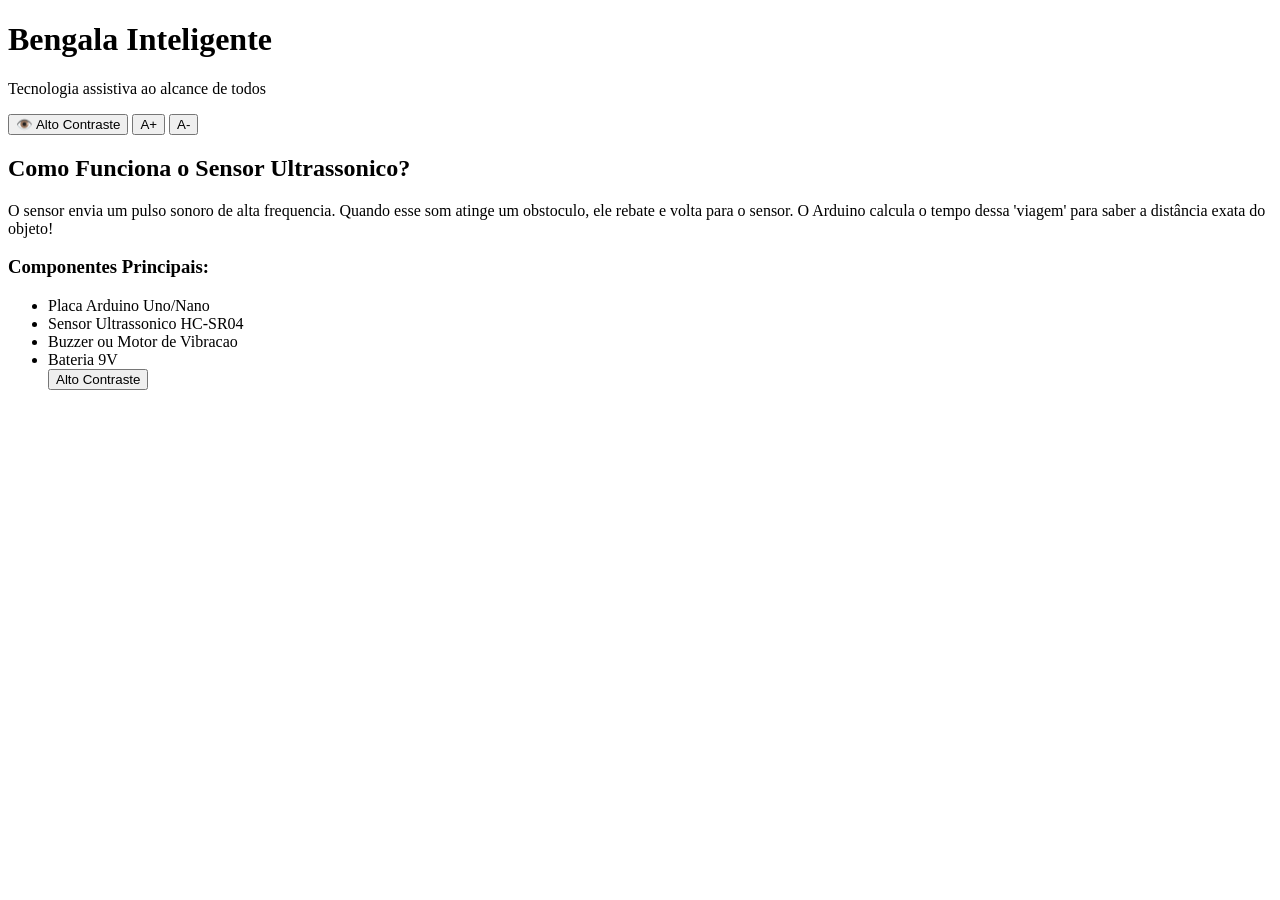
==== index.html @ 89984b78 "." ====
<!DOCTYPE html>
<html lang="pt-BR">
<head>
    <meta charset="UTF-8">
    <meta name="viewport" content="width=device-width, initial-scale=1.0">
    <title>Projeto Bengala Sensorial - Inovacao e Acessibilidade</title>
    <link rel="stylesheet" href="css/style.css">
</head>
<body>
    <header>
        <h1>Bengala Inteligente</h1>
        <p>Tecnologia assistiva ao alcance de todos</p>

        <div class="painel-acessibilidade">
    <button onclick="alternarContraste()">👁️ Alto Contraste</button>
    <button onclick="aumentarTexto()">A+</button>
    <button onclick="diminuirTexto()">A-</button>
</div>
    </header>

    <main>
        <article>
            <h2>Como Funciona o Sensor Ultrassonico?</h2>
            <p>O sensor envia um pulso sonoro de alta frequencia. Quando esse som atinge um obstoculo, ele rebate e volta para o sensor. O Arduino calcula o tempo dessa 'viagem' para saber a distância exata do objeto!</p>
            
            <div class="destaque-codigo">
                <h3>Componentes Principais:</h3>
                <ul>
                    <li>Placa Arduino Uno/Nano</li>
                    <li>Sensor Ultrassonico HC-SR04</li>
                    <li>Buzzer ou Motor de Vibracao</li>
                    <li>Bateria 9V</li>
                    <button id="contrast-toggle" aria-label="Alternar alto contraste">
  Alto Contraste
</button>
                </ul>
            </div>
        </article>
    </main>
</body>
</html>
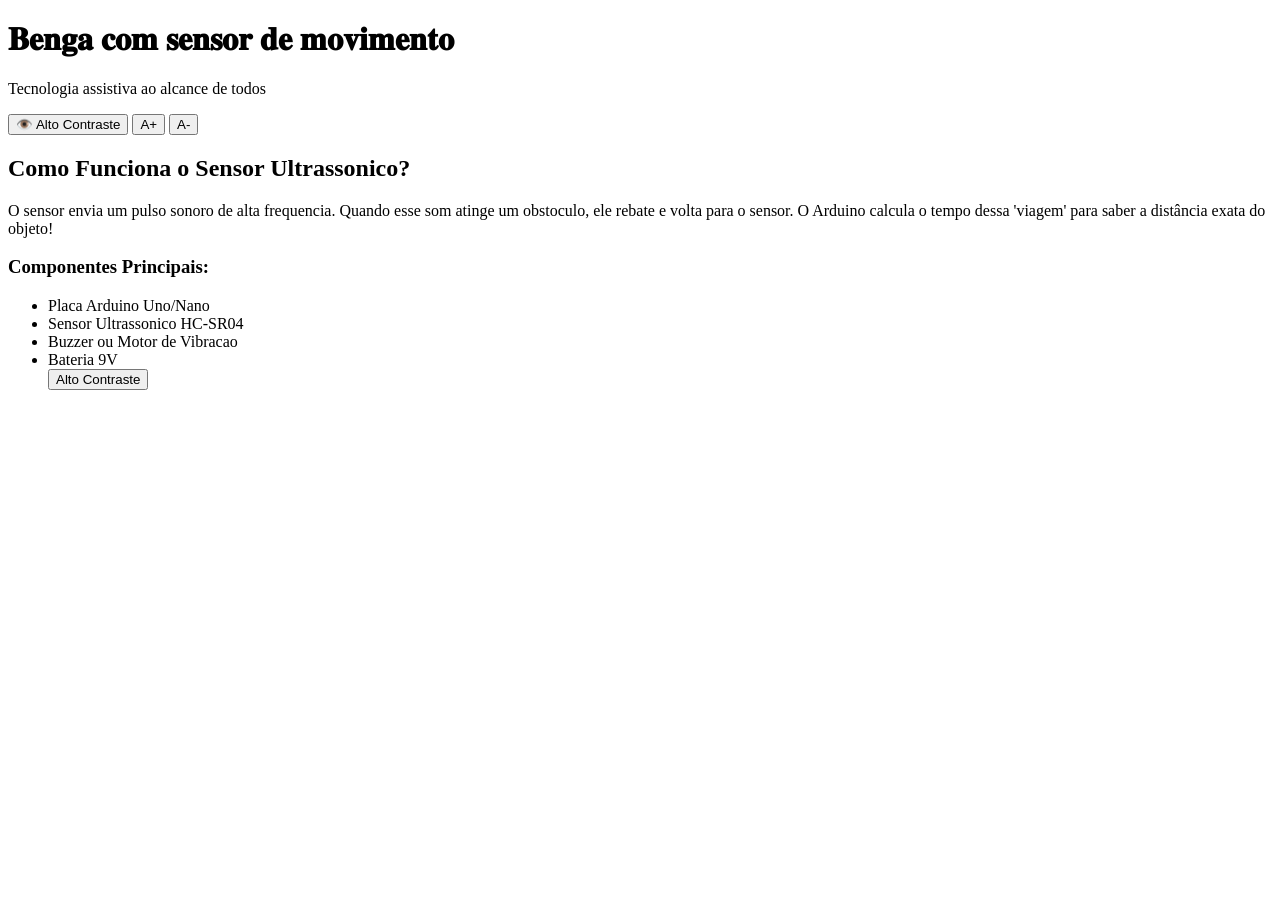
==== commit bb66f666: "." ====
--- a/index.html
+++ b/index.html
@@ -8,7 +8,7 @@
 </head>
 <body>
     <header>
-        <h1>Bengala Inteligente</h1>
+        <h1>𝐁𝐞𝐧𝐠𝐚 𝐜𝐨𝐦 𝐬𝐞𝐧𝐬𝐨𝐫 𝐝𝐞 𝐦𝐨𝐯𝐢𝐦𝐞𝐧𝐭𝐨</h1>
         <p>Tecnologia assistiva ao alcance de todos</p>
 
         <div class="painel-acessibilidade">
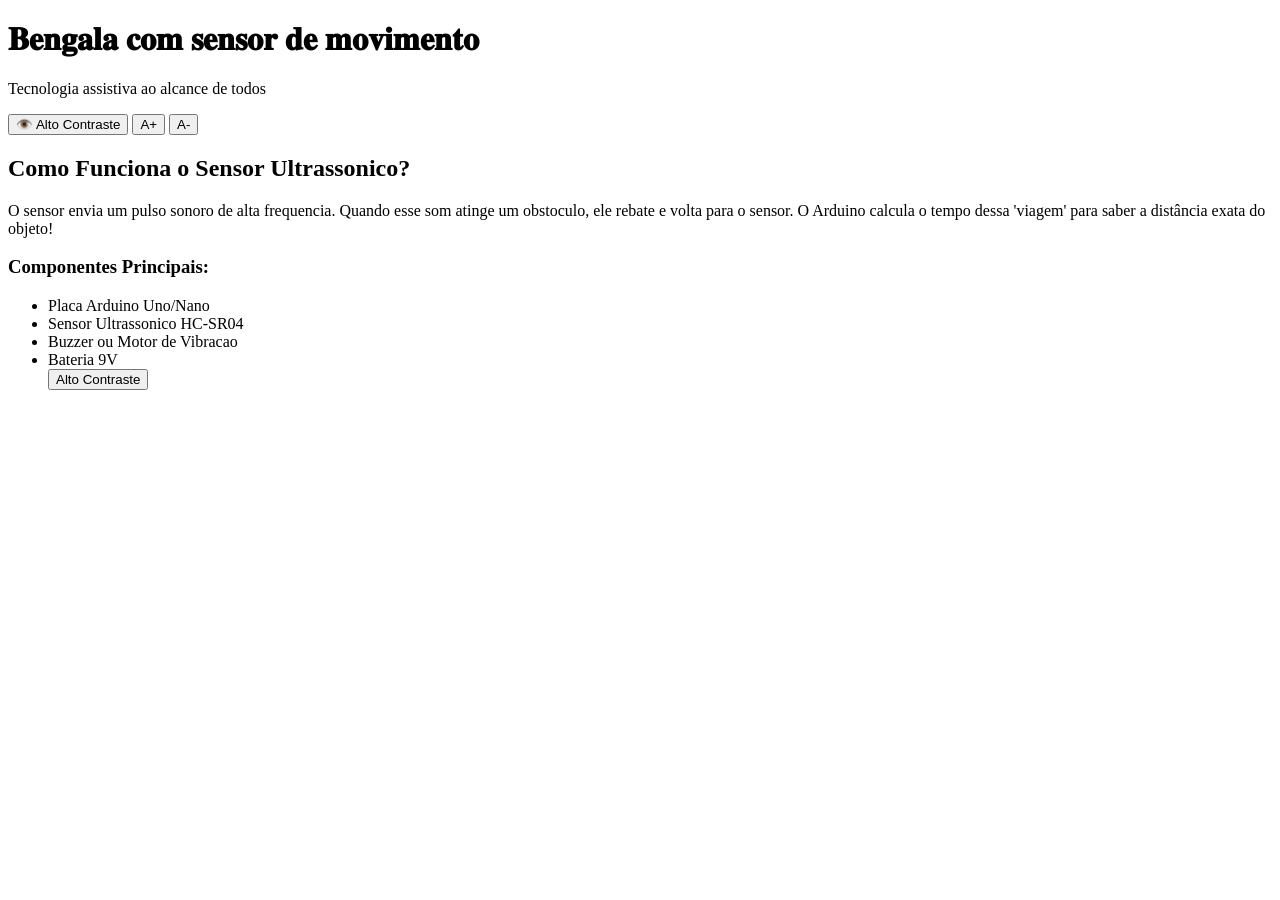
==== commit bf88c522: "." ====
--- a/index.html
+++ b/index.html
@@ -8,7 +8,7 @@
 </head>
 <body>
     <header>
-        <h1>𝐁𝐞𝐧𝐠𝐚 𝐜𝐨𝐦 𝐬𝐞𝐧𝐬𝐨𝐫 𝐝𝐞 𝐦𝐨𝐯𝐢𝐦𝐞𝐧𝐭𝐨</h1>
+        <h1>𝐁𝐞𝐧𝐠𝐚𝐥𝐚 𝐜𝐨𝐦 𝐬𝐞𝐧𝐬𝐨𝐫 𝐝𝐞 𝐦𝐨𝐯𝐢𝐦𝐞𝐧𝐭𝐨</h1>
         <p>Tecnologia assistiva ao alcance de todos</p>
 
         <div class="painel-acessibilidade">
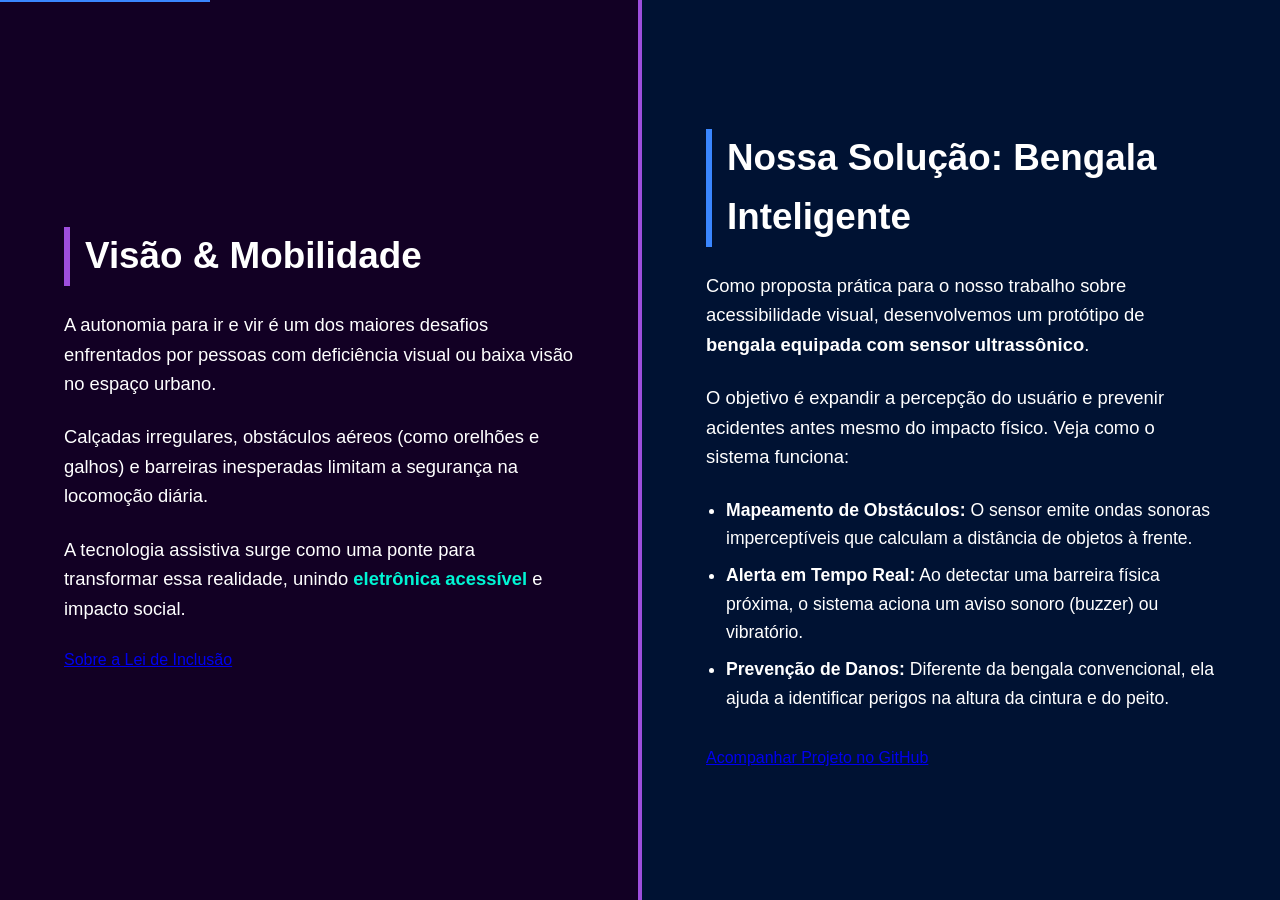
==== commit 7e864754: "." ====
--- a/index.html
+++ b/index.html
@@ -3,39 +3,191 @@
 <head>
     <meta charset="UTF-8">
     <meta name="viewport" content="width=device-width, initial-scale=1.0">
-    <title>Projeto Bengala Sensorial - Inovacao e Acessibilidade</title>
-    <link rel="stylesheet" href="css/style.css">
+    <title>Inovação em Acessibilidade: Bengala Ultrassônica</title>
+    <style>
+        /* Reset e Variáveis de Cores com Alto Contraste */
+        :root {
+            --bg-dark-purple: #120024;
+            --bg-dark-blue: #001233;
+            --text-light: #ffffff;
+            --accent-purple: #9d4edd;
+            --accent-blue: #3a86ff;
+            --focus-border: #00f5d4;
+        }
+
+        * {
+            box-sizing: border-box;
+            margin: 0;
+            padding: 0;
+        }
+
+        body {
+            font-family: Arial, Helvetica, sans-serif;
+            line-height: 1.6;
+            color: var(--text-light);
+            background-color: var(--bg-dark-purple);
+        }
+
+        /* Atalho de acessibilidade para teclado */
+        .skip-link {
+            position: absolute;
+            top: -40px;
+            left: 0;
+            background: var(--accent-blue);
+            color: white;
+            padding: 8px;
+            z-index: 100;
+            transition: top 0.2s;
+        }
+        .skip-link:focus {
+            top: 0;
+        }
+
+        /* Layout Tela Repartida (Split Screen) */
+        .container {
+            display: flex;
+            flex-direction: column;
+            min-height: 100vh;
+        }
+
+        @media (min-width: 768px) {
+            .container {
+                flex-direction: row;
+            }
+        }
+
+        /* Lado Esquerdo - Roxo Escuro (O Contexto) */
+        .left-panel {
+            background-color: var(--bg-dark-purple);
+            flex: 1;
+            padding: 2rem;
+            display: flex;
+            flex-direction: column;
+            justify-content: center;
+            border-bottom: 4px solid var(--accent-purple);
+        }
+
+        @media (min-width: 768px) {
+            .left-panel {
+                border-bottom: none;
+                border-right: 4px solid var(--accent-purple);
+                padding: 4rem;
+            }
+        }
+
+        /* Lado Direito - Azul Escuro (O Projeto de Vocês) */
+        .right-panel {
+            background-color: var(--bg-dark-blue);
+            flex: 1;
+            padding: 2rem;
+            display: flex;
+            flex-direction: column;
+            justify-content: center;
+        }
+
+        @media (min-width: 768px) {
+            .right-panel {
+                padding: 4rem;
+            }
+        }
+
+        /* Tipografia e Elementos */
+        h1, h2 {
+            font-size: 2.3rem;
+            margin-bottom: 1.5rem;
+            color: var(--text-light);
+        }
+
+        .left-panel h1 {
+            border-left: 6px solid var(--accent-purple);
+            padding-left: 15px;
+        }
+
+        .right-panel h2 {
+            border-left: 6px solid var(--accent-blue);
+            padding-left: 15px;
+        }
+
+        p {
+            font-size: 1.15rem;
+            margin-bottom: 1.5rem;
+            max-width: 60ch;
+        }
+
+        ul {
+            margin-left: 20px;
+            margin-bottom: 1.5rem;
+        }
+
+        li {
+            font-size: 1.1rem;
+            margin-bottom: 0.6rem;
+        }
+
+        /* Destaques no texto */
+        .highlight {
+            color: #00f5d4;
+            font-weight: bold;
+        }
+
+        /* Links e Botões */
+        .btn {
+            display: inline-block;
+            background-color: var(--accent-purple);
+            color: var(--text-light);
+            padding: 0.8rem 1.5rem;
+            text-decoration: none;
+            border-radius: 4px;
+            font-weight: bold;
+            font-size: 1.1rem;
+            transition: background 0.3s;
+            max-width: max-content;
+        }
+
+        .right-panel .btn {
+            background-color: var(--accent-blue);
+        }
+
+        .btn:hover, .btn:focus {
+            filter: brightness(1.2);
+            outline: 3px solid var(--focus-border);
+        }
+
+        a:focus {
+            outline: 3px solid var(--focus-border);
+            outline-offset: 2px;
+        }
+    </style>
 </head>
 <body>
-    <header>
-        <h1>𝐁𝐞𝐧𝐠𝐚𝐥𝐚 𝐜𝐨𝐦 𝐬𝐞𝐧𝐬𝐨𝐫 𝐝𝐞 𝐦𝐨𝐯𝐢𝐦𝐞𝐧𝐭𝐨</h1>
-        <p>Tecnologia assistiva ao alcance de todos</p>
 
-        <div class="painel-acessibilidade">
-    <button onclick="alternarContraste()">👁️ Alto Contraste</button>
-    <button onclick="aumentarTexto()">A+</button>
-    <button onclick="diminuirTexto()">A-</button>
-</div>
-    </header>
+    <a href="#conteudo-principal" class="skip-link">Ir para o conteúdo principal</a>
 
-    <main>
-        <article>
-            <h2>Como Funciona o Sensor Ultrassonico?</h2>
-            <p>O sensor envia um pulso sonoro de alta frequencia. Quando esse som atinge um obstoculo, ele rebate e volta para o sensor. O Arduino calcula o tempo dessa 'viagem' para saber a distância exata do objeto!</p>
-            
-            <div class="destaque-codigo">
-                <h3>Componentes Principais:</h3>
-                <ul>
-                    <li>Placa Arduino Uno/Nano</li>
-                    <li>Sensor Ultrassonico HC-SR04</li>
-                    <li>Buzzer ou Motor de Vibracao</li>
-                    <li>Bateria 9V</li>
-                    <button id="contrast-toggle" aria-label="Alternar alto contraste">
-  Alto Contraste
-</button>
-                </ul>
-            </div>
-        </article>
+    <main class="container" id="conteudo-principal">
+       
+        <!-- Painel Roxo: Contexto sobre Visão e Mobilidade -->
+        <section class="left-panel" aria-label="Contexto sobre deficiência visual e mobilidade">
+            <h1>Visão & Mobilidade</h1>
+            <p>A autonomia para ir e vir é um dos maiores desafios enfrentados por pessoas com deficiência visual ou baixa visão no espaço urbano.</p>
+            <p>Calçadas irregulares, obstáculos aéreos (como orelhões e galhos) e barreiras inesperadas limitam a segurança na locomoção diária.</p>
+            <p>A tecnologia assistiva surge como uma ponte para transformar essa realidade, unindo <span class="highlight">eletrônica acessível</span> e impacto social.</p>
+            <a href="https://www.gov.br&quot; class="btn" target="_blank" rel="noopener">Sobre a Lei de Inclusão</a>
+        </section>
+
+        <!-- Painel Azul: Apresentação do Trabalho de Vocês -->
+        <section class="right-panel" aria-label="Apresentação do projeto da bengala eletrônica">
+            <h2>Nossa Solução: Bengala Inteligente</h2>
+            <p>Como proposta prática para o nosso trabalho sobre acessibilidade visual, desenvolvemos um protótipo de <strong>bengala equipada com sensor ultrassônico</strong>.</p>
+            <p>O objetivo é expandir a percepção do usuário e prevenir acidentes antes mesmo do impacto físico. Veja como o sistema funciona:</p>
+            <ul>
+                <li><strong>Mapeamento de Obstáculos:</strong> O sensor emite ondas sonoras imperceptíveis que calculam a distância de objetos à frente.</li>
+                <li><strong>Alerta em Tempo Real:</strong> Ao detectar uma barreira física próxima, o sistema aciona um aviso sonoro (buzzer) ou vibratório.</li>
+                <li><strong>Prevenção de Danos:</strong> Diferente da bengala convencional, ela ajuda a identificar perigos na altura da cintura e do peito.</li>
+            </ul>
+            <a href="https://github.com&quot; class="btn" target="_blank" rel="noopener">Acompanhar Projeto no GitHub</a>
+        </section>
+
     </main>
+
 </body>
 </html>
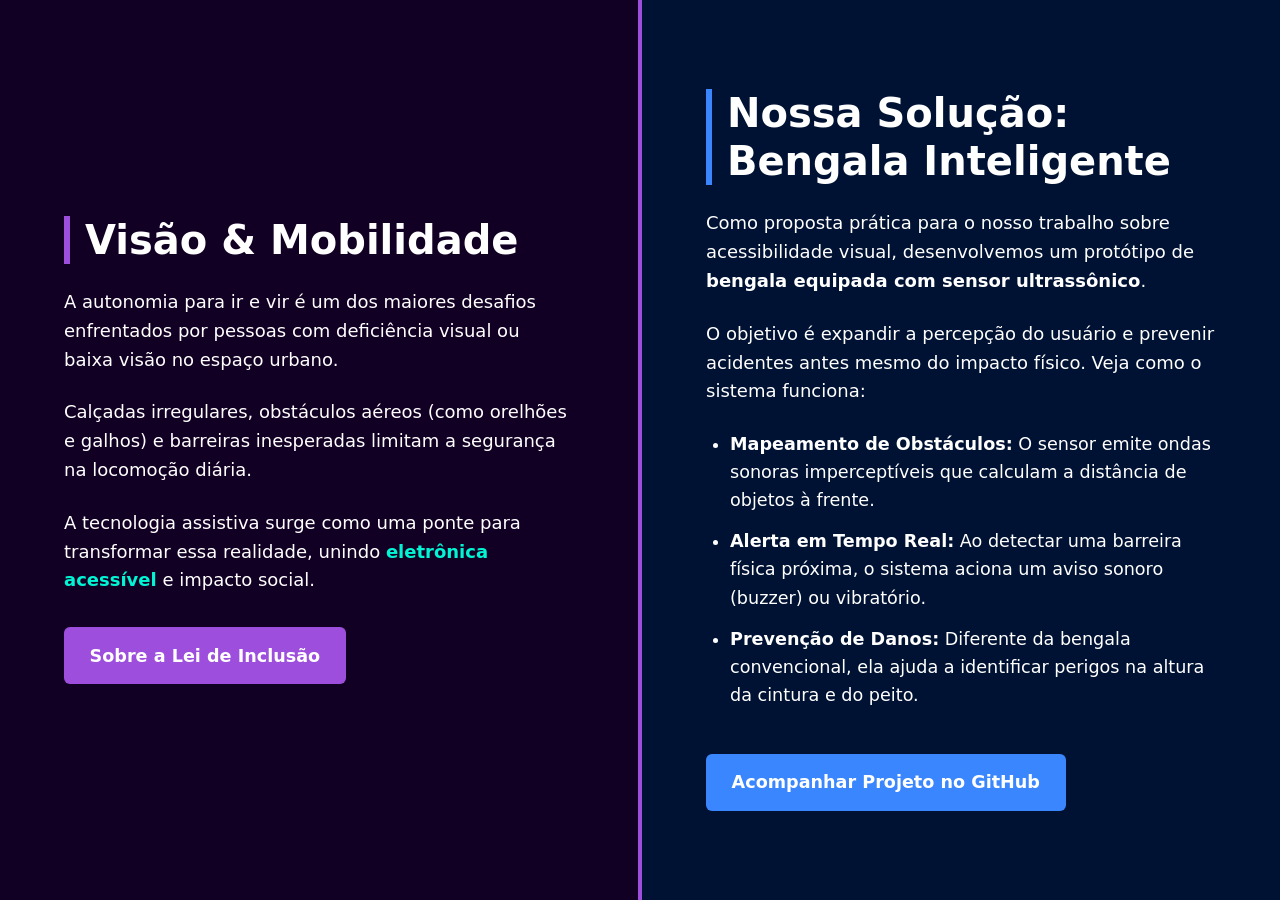
==== commit bdab1135: "." ====
--- a/index.html
+++ b/index.html
@@ -3,6 +3,7 @@
 <head>
     <meta charset="UTF-8">
     <meta name="viewport" content="width=device-width, initial-scale=1.0">
+    <meta name="description" content="Protótipo de bengala inteligente com sensor ultrassônico para melhorar a acessibilidade e mobilidade urbana de pessoas com deficiência visual.">
     <title>Inovação em Acessibilidade: Bengala Ultrassônica</title>
     <style>
         /* Reset e Variáveis de Cores com Alto Contraste */
@@ -13,6 +14,7 @@
             --accent-purple: #9d4edd;
             --accent-blue: #3a86ff;
             --focus-border: #00f5d4;
+            --highlight-color: #00f5d4;
         }
 
         * {
@@ -22,25 +24,30 @@
         }
 
         body {
-            font-family: Arial, Helvetica, sans-serif;
+            font-family: system-ui, -apple-system, BlinkMacSystemFont, 'Segoe UI', Roboto, Helvetica, Arial, sans-serif;
             line-height: 1.6;
             color: var(--text-light);
             background-color: var(--bg-dark-purple);
         }
 
-        /* Atalho de acessibilidade para teclado */
+        /* Atalho de acessibilidade para navegação por teclado */
         .skip-link {
             position: absolute;
-            top: -40px;
-            left: 0;
+            top: -50px;
+            left: 10px;
             background: var(--accent-blue);
-            color: white;
-            padding: 8px;
+            color: var(--text-light);
+            padding: 10px 16px;
+            border-radius: 0 0 4px 4px;
             z-index: 100;
-            transition: top 0.2s;
+            font-weight: bold;
+            text-decoration: none;
+            transition: top 0.2s ease-in-out;
         }
+
         .skip-link:focus {
             top: 0;
+            outline: 3px solid var(--focus-border);
         }
 
         /* Layout Tela Repartida (Split Screen) */
@@ -56,46 +63,43 @@
             }
         }
 
-        /* Lado Esquerdo - Roxo Escuro (O Contexto) */
+        /* Lado Esquerdo - Roxo Escuro (Contexto) */
         .left-panel {
             background-color: var(--bg-dark-purple);
             flex: 1;
-            padding: 2rem;
+            padding: 2.5rem 1.5rem;
             display: flex;
             flex-direction: column;
             justify-content: center;
             border-bottom: 4px solid var(--accent-purple);
         }
 
-        @media (min-width: 768px) {
-            .left-panel {
-                border-bottom: none;
-                border-right: 4px solid var(--accent-purple);
-                padding: 4rem;
-            }
-        }
-
-        /* Lado Direito - Azul Escuro (O Projeto de Vocês) */
+        /* Lado Direito - Azul Escuro (Projeto) */
         .right-panel {
             background-color: var(--bg-dark-blue);
             flex: 1;
-            padding: 2rem;
+            padding: 2.5rem 1.5rem;
             display: flex;
             flex-direction: column;
             justify-content: center;
         }
 
         @media (min-width: 768px) {
-            .right-panel {
+            .left-panel, .right-panel {
                 padding: 4rem;
+            }
+            .left-panel {
+                border-bottom: none;
+                border-right: 4px solid var(--accent-purple);
             }
         }
 
-        /* Tipografia e Elementos */
+        /* Tipografia e Hierarquia */
         h1, h2 {
-            font-size: 2.3rem;
+            font-size: clamp(1.8rem, 4vw, 2.5rem);
             margin-bottom: 1.5rem;
             color: var(--text-light);
+            line-height: 1.2;
         }
 
         .left-panel h1 {
@@ -109,53 +113,54 @@
         }
 
         p {
-            font-size: 1.15rem;
+            font-size: 1.125rem;
             margin-bottom: 1.5rem;
-            max-width: 60ch;
+            max-width: 65ch;
         }
 
         ul {
-            margin-left: 20px;
+            margin-left: 1.5rem;
             margin-bottom: 1.5rem;
         }
 
         li {
             font-size: 1.1rem;
-            margin-bottom: 0.6rem;
+            margin-bottom: 0.8rem;
         }
 
         /* Destaques no texto */
         .highlight {
-            color: #00f5d4;
+            color: var(--highlight-color);
             font-weight: bold;
         }
 
-        /* Links e Botões */
+        /* Botões Estilizados */
         .btn {
             display: inline-block;
             background-color: var(--accent-purple);
             color: var(--text-light);
-            padding: 0.8rem 1.5rem;
+            padding: 0.9rem 1.6rem;
             text-decoration: none;
-            border-radius: 4px;
+            border-radius: 6px;
             font-weight: bold;
             font-size: 1.1rem;
-            transition: background 0.3s;
+            transition: transform 0.2s ease, background-color 0.2s ease, box-shadow 0.2s ease;
             max-width: max-content;
+            margin-top: 0.5rem;
         }
 
         .right-panel .btn {
             background-color: var(--accent-blue);
         }
 
-        .btn:hover, .btn:focus {
-            filter: brightness(1.2);
-            outline: 3px solid var(--focus-border);
+        .btn:hover {
+            filter: brightness(1.15);
+            transform: translateY(-2px);
         }
 
-        a:focus {
+        .btn:focus, a:focus {
             outline: 3px solid var(--focus-border);
-            outline-offset: 2px;
+            outline-offset: 3px;
         }
     </style>
 </head>
@@ -165,16 +170,16 @@
 
     <main class="container" id="conteudo-principal">
        
-        <!-- Painel Roxo: Contexto sobre Visão e Mobilidade -->
+        <!-- Painel Roxo: Contexto -->
         <section class="left-panel" aria-label="Contexto sobre deficiência visual e mobilidade">
-            <h1>Visão & Mobilidade</h1>
+            <h1>Visão &amp; Mobilidade</h1>
             <p>A autonomia para ir e vir é um dos maiores desafios enfrentados por pessoas com deficiência visual ou baixa visão no espaço urbano.</p>
             <p>Calçadas irregulares, obstáculos aéreos (como orelhões e galhos) e barreiras inesperadas limitam a segurança na locomoção diária.</p>
             <p>A tecnologia assistiva surge como uma ponte para transformar essa realidade, unindo <span class="highlight">eletrônica acessível</span> e impacto social.</p>
-            <a href="https://www.gov.br&quot; class="btn" target="_blank" rel="noopener">Sobre a Lei de Inclusão</a>
+            <a href="https://www.gov.br" class="btn" target="_blank" rel="noopener noreferrer">Sobre a Lei de Inclusão</a>
         </section>
 
-        <!-- Painel Azul: Apresentação do Trabalho de Vocês -->
+        <!-- Painel Azul: O Projeto -->
         <section class="right-panel" aria-label="Apresentação do projeto da bengala eletrônica">
             <h2>Nossa Solução: Bengala Inteligente</h2>
             <p>Como proposta prática para o nosso trabalho sobre acessibilidade visual, desenvolvemos um protótipo de <strong>bengala equipada com sensor ultrassônico</strong>.</p>
@@ -184,7 +189,7 @@
                 <li><strong>Alerta em Tempo Real:</strong> Ao detectar uma barreira física próxima, o sistema aciona um aviso sonoro (buzzer) ou vibratório.</li>
                 <li><strong>Prevenção de Danos:</strong> Diferente da bengala convencional, ela ajuda a identificar perigos na altura da cintura e do peito.</li>
             </ul>
-            <a href="https://github.com&quot; class="btn" target="_blank" rel="noopener">Acompanhar Projeto no GitHub</a>
+            <a href="https://github.com" class="btn" target="_blank" rel="noopener noreferrer">Acompanhar Projeto no GitHub</a>
         </section>
 
     </main>
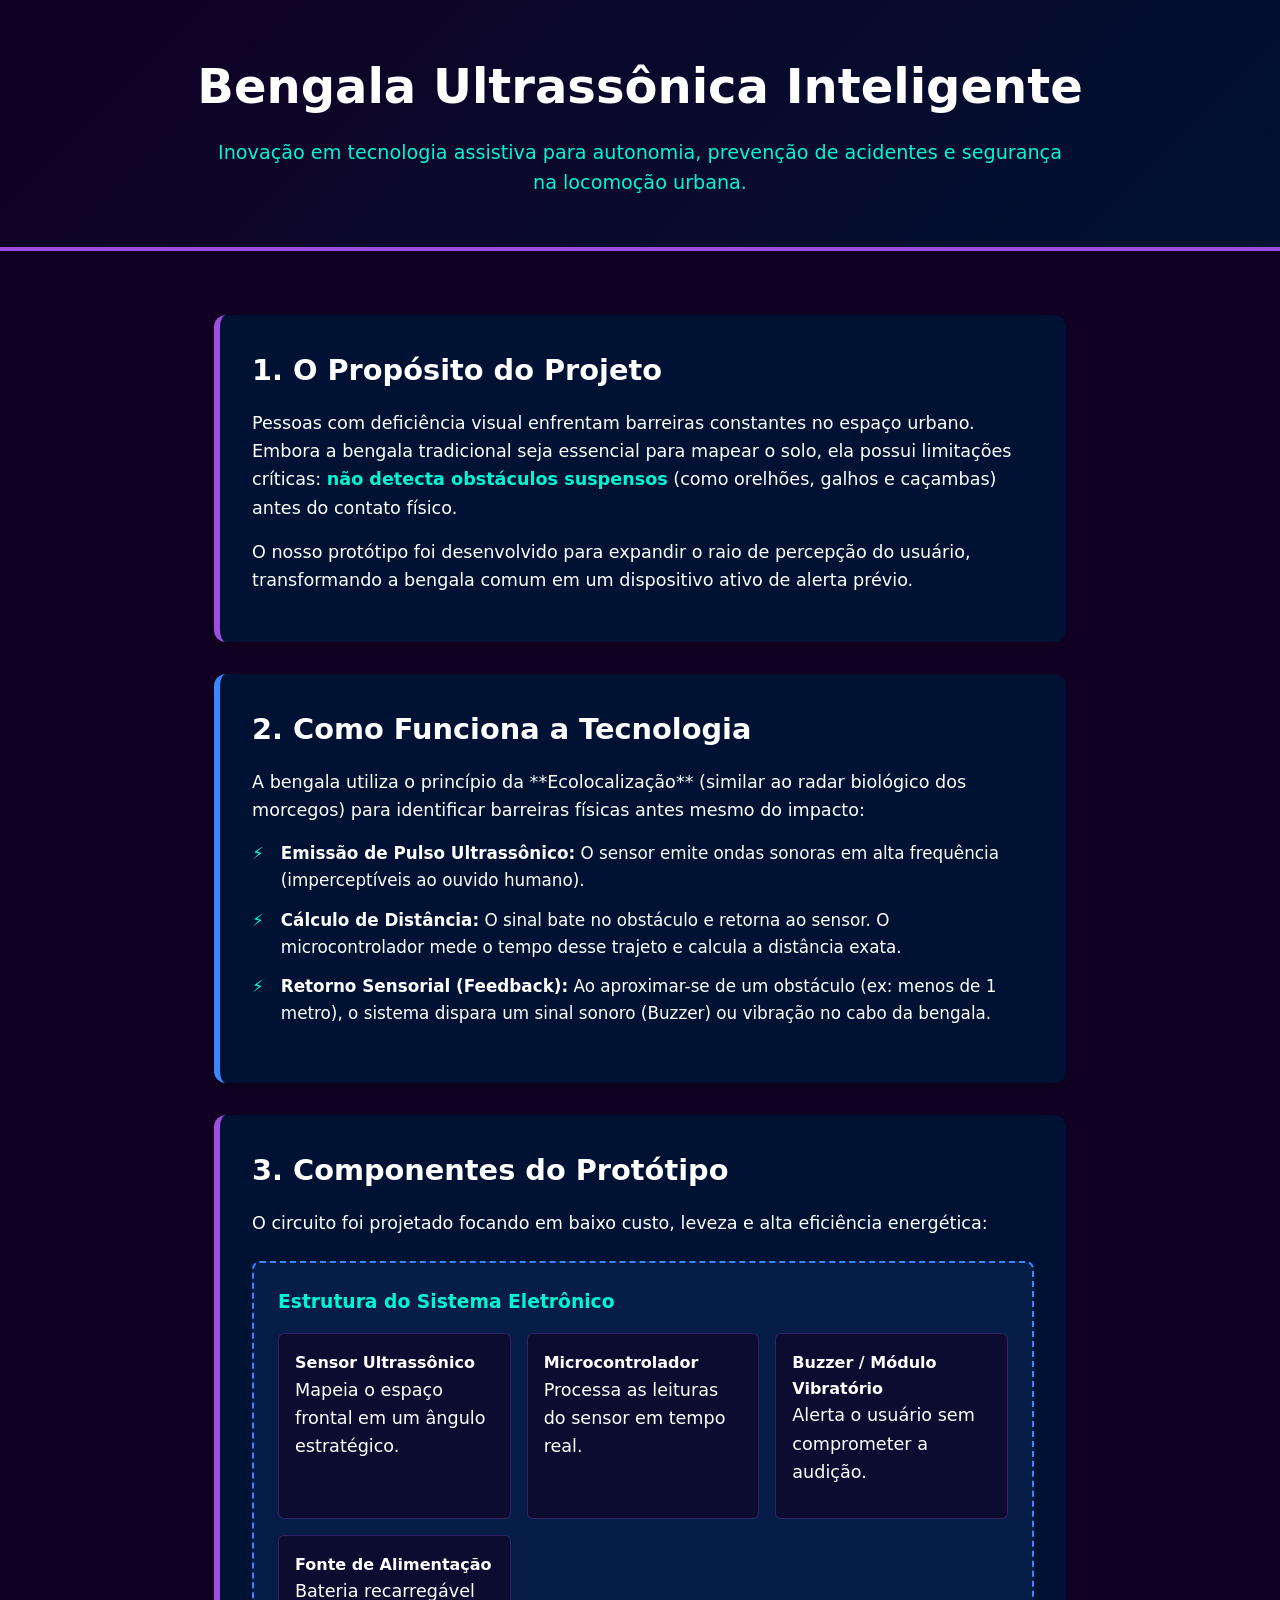
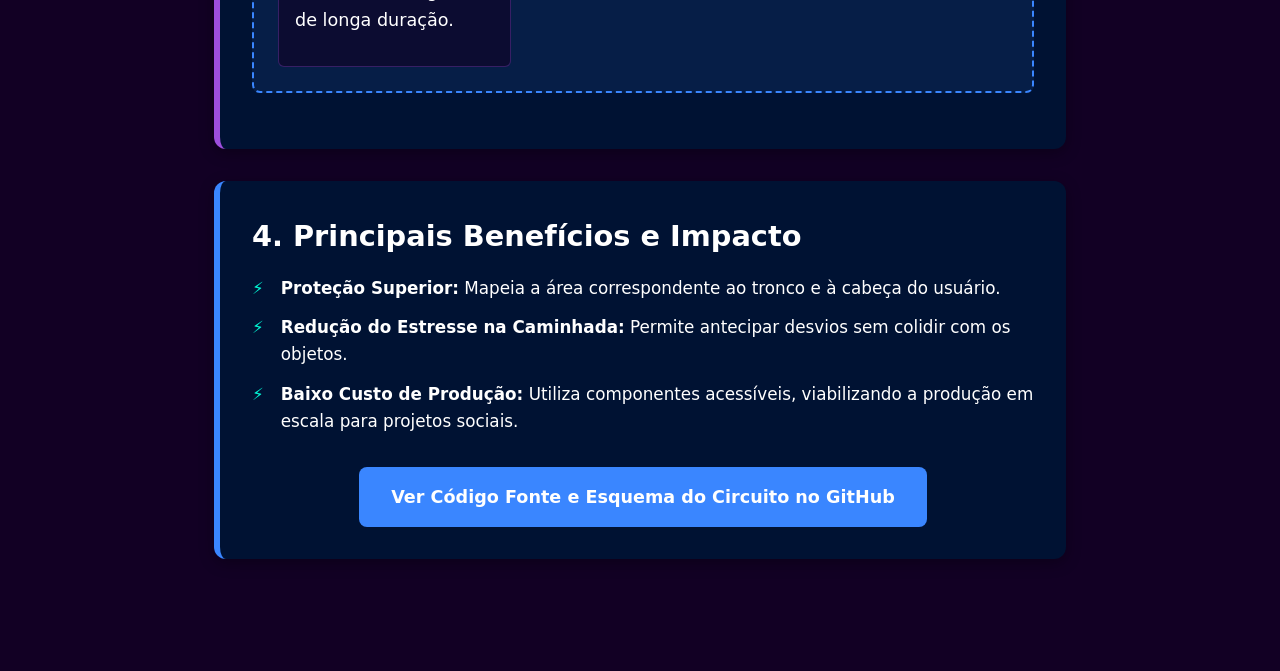
==== commit 14e96710: "." ====
--- a/index.html
+++ b/index.html
@@ -3,18 +3,17 @@
 <head>
     <meta charset="UTF-8">
     <meta name="viewport" content="width=device-width, initial-scale=1.0">
-    <meta name="description" content="Protótipo de bengala inteligente com sensor ultrassônico para melhorar a acessibilidade e mobilidade urbana de pessoas com deficiência visual.">
-    <title>Inovação em Acessibilidade: Bengala Ultrassônica</title>
+    <meta name="description" content="Detalhamento do projeto da Bengala Ultrassônica Inteligente para inovação em acessibilidade e mobilidade urbana.">
+    <title>Bengala Ultrassônica Inteligente | Projeto de Acessibilidade</title>
     <style>
-        /* Reset e Variáveis de Cores com Alto Contraste */
         :root {
             --bg-dark-purple: #120024;
-            --bg-dark-blue: #001233;
+            --bg-card: #001233;
             --text-light: #ffffff;
             --accent-purple: #9d4edd;
             --accent-blue: #3a86ff;
-            --focus-border: #00f5d4;
-            --highlight-color: #00f5d4;
+            --accent-cyan: #00f5d4;
+            --border-dashed: #3a86ff;
         }
 
         * {
@@ -28,9 +27,10 @@
             line-height: 1.6;
             color: var(--text-light);
             background-color: var(--bg-dark-purple);
-        }
-
-        /* Atalho de acessibilidade para navegação por teclado */
+            padding-bottom: 3rem;
+        }
+
+        /* Atalho de acessibilidade */
         .skip-link {
             position: absolute;
             top: -50px;
@@ -47,119 +47,145 @@
 
         .skip-link:focus {
             top: 0;
-            outline: 3px solid var(--focus-border);
-        }
-
-        /* Layout Tela Repartida (Split Screen) */
-        .container {
+            outline: 3px solid var(--accent-cyan);
+        }
+
+        /* Container Principal em Fluxo Único */
+        .main-container {
+            max-width: 900px;
+            margin: 0 auto;
+            padding: 2rem 1.5rem;
+        }
+
+        /* Cabeçalho de Destaque */
+        header {
+            text-align: center;
+            padding: 3rem 1.5rem;
+            background: linear-gradient(135deg, #120024, #001233);
+            border-bottom: 4px solid var(--accent-purple);
+            margin-bottom: 2rem;
+        }
+
+        header h1 {
+            font-size: clamp(2rem, 5vw, 3rem);
+            color: var(--text-light);
+            margin-bottom: 0.8rem;
+        }
+
+        header p {
+            font-size: 1.2rem;
+            color: var(--accent-cyan);
+            max-width: 70ch;
+            margin: 0 auto;
+        }
+
+        /* Seções do Projeto (Cards) */
+        .card {
+            background-color: var(--bg-card);
+            border-radius: 12px;
+            padding: 2rem;
+            margin-bottom: 2rem;
+            border-left: 6px solid var(--accent-blue);
+            box-shadow: 0 4px 15px rgba(0, 0, 0, 0.3);
+        }
+
+        .card.purple-border {
+            border-left-color: var(--accent-purple);
+        }
+
+        h2 {
+            font-size: 1.8rem;
+            margin-bottom: 1rem;
+            color: var(--text-light);
             display: flex;
-            flex-direction: column;
-            min-height: 100vh;
-        }
-
-        @media (min-width: 768px) {
-            .container {
-                flex-direction: row;
-            }
-        }
-
-        /* Lado Esquerdo - Roxo Escuro (Contexto) */
-        .left-panel {
-            background-color: var(--bg-dark-purple);
-            flex: 1;
-            padding: 2.5rem 1.5rem;
-            display: flex;
-            flex-direction: column;
-            justify-content: center;
-            border-bottom: 4px solid var(--accent-purple);
-        }
-
-        /* Lado Direito - Azul Escuro (Projeto) */
-        .right-panel {
-            background-color: var(--bg-dark-blue);
-            flex: 1;
-            padding: 2.5rem 1.5rem;
-            display: flex;
-            flex-direction: column;
-            justify-content: center;
-        }
-
-        @media (min-width: 768px) {
-            .left-panel, .right-panel {
-                padding: 4rem;
-            }
-            .left-panel {
-                border-bottom: none;
-                border-right: 4px solid var(--accent-purple);
-            }
-        }
-
-        /* Tipografia e Hierarquia */
-        h1, h2 {
-            font-size: clamp(1.8rem, 4vw, 2.5rem);
+            align-items: center;
+            gap: 10px;
+        }
+
+        p {
+            font-size: 1.1rem;
+            margin-bottom: 1rem;
+        }
+
+        /* Lista Personalizada */
+        ul {
+            list-style: none;
             margin-bottom: 1.5rem;
-            color: var(--text-light);
-            line-height: 1.2;
-        }
-
-        .left-panel h1 {
-            border-left: 6px solid var(--accent-purple);
-            padding-left: 15px;
-        }
-
-        .right-panel h2 {
-            border-left: 6px solid var(--accent-blue);
-            padding-left: 15px;
-        }
-
-        p {
-            font-size: 1.125rem;
-            margin-bottom: 1.5rem;
-            max-width: 65ch;
-        }
-
-        ul {
-            margin-left: 1.5rem;
-            margin-bottom: 1.5rem;
         }
 
         li {
-            font-size: 1.1rem;
+            font-size: 1.05rem;
             margin-bottom: 0.8rem;
-        }
-
-        /* Destaques no texto */
+            padding-left: 1.8rem;
+            position: relative;
+        }
+
+        li::before {
+            content: "⚡";
+            position: absolute;
+            left: 0;
+            color: var(--accent-cyan);
+        }
+
+        /* Caixa do Circuito/Componentes */
+        .caixa-componentes {
+            background-color: rgba(58, 134, 255, 0.1);
+            border: 2px dashed var(--border-dashed);
+            border-radius: 8px;
+            padding: 1.5rem;
+            margin: 1.5rem 0;
+        }
+
+        .caixa-componentes h3 {
+            color: var(--accent-cyan);
+            margin-bottom: 0.8rem;
+        }
+
+        .grid-componentes {
+            display: grid;
+            grid-template-columns: repeat(auto-fit, minmax(200px, 1fr));
+            gap: 1rem;
+            margin-top: 1rem;
+        }
+
+        .item-componente {
+            background-color: rgba(18, 0, 36, 0.6);
+            padding: 1rem;
+            border-radius: 6px;
+            border: 1px solid rgba(157, 78, 221, 0.3);
+        }
+
+        /* Destaques no Texto */
         .highlight {
-            color: var(--highlight-color);
+            color: var(--accent-cyan);
             font-weight: bold;
         }
 
-        /* Botões Estilizados */
+        /* Botão de Ação */
+        .area-botoes {
+            text-align: center;
+            margin-top: 2rem;
+        }
+
         .btn {
             display: inline-block;
-            background-color: var(--accent-purple);
-            color: var(--text-light);
-            padding: 0.9rem 1.6rem;
+            background-color: var(--accent-blue);
+            color: var(--text-light);
+            padding: 1rem 2rem;
             text-decoration: none;
-            border-radius: 6px;
+            border-radius: 8px;
             font-weight: bold;
             font-size: 1.1rem;
-            transition: transform 0.2s ease, background-color 0.2s ease, box-shadow 0.2s ease;
-            max-width: max-content;
-            margin-top: 0.5rem;
-        }
-
-        .right-panel .btn {
-            background-color: var(--accent-blue);
+            transition: transform 0.2s, background-color 0.2s;
         }
 
         .btn:hover {
-            filter: brightness(1.15);
+            background-color: var(--accent-purple);
             transform: translateY(-2px);
         }
 
         .btn:focus, a:focus {
-            outline: 3px solid var(--focus-border);
+            outline: 3px solid var(--accent-cyan);
             outline-offset: 3px;
         }
     </style>
@@ -168,28 +194,71 @@
 
     <a href="#conteudo-principal" class="skip-link">Ir para o conteúdo principal</a>
 
-    <main class="container" id="conteudo-principal">
-       
-        <!-- Painel Roxo: Contexto -->
-        <section class="left-panel" aria-label="Contexto sobre deficiência visual e mobilidade">
-            <h1>Visão &amp; Mobilidade</h1>
-            <p>A autonomia para ir e vir é um dos maiores desafios enfrentados por pessoas com deficiência visual ou baixa visão no espaço urbano.</p>
-            <p>Calçadas irregulares, obstáculos aéreos (como orelhões e galhos) e barreiras inesperadas limitam a segurança na locomoção diária.</p>
-            <p>A tecnologia assistiva surge como uma ponte para transformar essa realidade, unindo <span class="highlight">eletrônica acessível</span> e impacto social.</p>
-            <a href="https://www.gov.br" class="btn" target="_blank" rel="noopener noreferrer">Sobre a Lei de Inclusão</a>
-        </section>
-
-        <!-- Painel Azul: O Projeto -->
-        <section class="right-panel" aria-label="Apresentação do projeto da bengala eletrônica">
-            <h2>Nossa Solução: Bengala Inteligente</h2>
-            <p>Como proposta prática para o nosso trabalho sobre acessibilidade visual, desenvolvemos um protótipo de <strong>bengala equipada com sensor ultrassônico</strong>.</p>
-            <p>O objetivo é expandir a percepção do usuário e prevenir acidentes antes mesmo do impacto físico. Veja como o sistema funciona:</p>
+    <header>
+        <h1>Bengala Ultrassônica Inteligente</h1>
+        <p>Inovação em tecnologia assistiva para autonomia, prevenção de acidentes e segurança na locomoção urbana.</p>
+    </header>
+
+    <main class="main-container" id="conteudo-principal">
+
+        <!-- Visão Geral -->
+        <section class="card purple-border">
+            <h2>1. O Propósito do Projeto</h2>
+            <p>Pessoas com deficiência visual enfrentam barreiras constantes no espaço urbano. Embora a bengala tradicional seja essencial para mapear o solo, ela possui limitações críticas: <span class="highlight">não detecta obstáculos suspensos</span> (como orelhões, galhos e caçambas) antes do contato físico.</p>
+            <p>O nosso protótipo foi desenvolvido para expandir o raio de percepção do usuário, transformando a bengala comum em um dispositivo ativo de alerta prévio.</p>
+        </section>
+
+        <!-- Funcionamento Técnico -->
+        <section class="card">
+            <h2>2. Como Funciona a Tecnologia</h2>
+            <p>A bengala utiliza o princípio da **Ecolocalização** (similar ao radar biológico dos morcegos) para identificar barreiras físicas antes mesmo do impacto:</p>
             <ul>
-                <li><strong>Mapeamento de Obstáculos:</strong> O sensor emite ondas sonoras imperceptíveis que calculam a distância de objetos à frente.</li>
-                <li><strong>Alerta em Tempo Real:</strong> Ao detectar uma barreira física próxima, o sistema aciona um aviso sonoro (buzzer) ou vibratório.</li>
-                <li><strong>Prevenção de Danos:</strong> Diferente da bengala convencional, ela ajuda a identificar perigos na altura da cintura e do peito.</li>
+                <li><strong>Emissão de Pulso Ultrassônico:</strong> O sensor emite ondas sonoras em alta frequência (imperceptíveis ao ouvido humano).</li>
+                <li><strong>Cálculo de Distância:</strong> O sinal bate no obstáculo e retorna ao sensor. O microcontrolador mede o tempo desse trajeto e calcula a distância exata.</li>
+                <li><strong>Retorno Sensorial (Feedback):</strong> Ao aproximar-se de um obstáculo (ex: menos de 1 metro), o sistema dispara um sinal sonoro (Buzzer) ou vibração no cabo da bengala.</li>
             </ul>
-            <a href="https://github.com" class="btn" target="_blank" rel="noopener noreferrer">Acompanhar Projeto no GitHub</a>
+        </section>
+
+        <!-- Arquitetura do Circuito -->
+        <section class="card purple-border">
+            <h2>3. Componentes do Protótipo</h2>
+            <p>O circuito foi projetado focando em baixo custo, leveza e alta eficiência energética:</p>
+            
+            <div class="caixa-componentes">
+                <h3>Estrutura do Sistema Eletrônico</h3>
+                <div class="grid-componentes">
+                    <div class="item-componente">
+                        <strong>Sensor Ultrassônico</strong>
+                        <p>Mapeia o espaço frontal em um ângulo estratégico.</p>
+                    </div>
+                    <div class="item-componente">
+                        <strong>Microcontrolador</strong>
+                        <p>Processa as leituras do sensor em tempo real.</p>
+                    </div>
+                    <div class="item-componente">
+                        <strong>Buzzer / Módulo Vibratório</strong>
+                        <p>Alerta o usuário sem comprometer a audição.</p>
+                    </div>
+                    <div class="item-componente">
+                        <strong>Fonte de Alimentação</strong>
+                        <p>Bateria recarregável de longa duração.</p>
+                    </div>
+                </div>
+            </div>
+        </section>
+
+        <!-- Impacto Social -->
+        <section class="card">
+            <h2>4. Principais Benefícios e Impacto</h2>
+            <ul>
+                <li><strong>Proteção Superior:</strong> Mapeia a área correspondente ao tronco e à cabeça do usuário.</li>
+                <li><strong>Redução do Estresse na Caminhada:</strong> Permite antecipar desvios sem colidir com os objetos.</li>
+                <li><strong>Baixo Custo de Produção:</strong> Utiliza componentes acessíveis, viabilizando a produção em escala para projetos sociais.</li>
+            </ul>
+
+            <div class="area-botoes">
+                <a href="https://github.com" class="btn" target="_blank" rel="noopener noreferrer">Ver Código Fonte e Esquema do Circuito no GitHub</a>
+            </div>
         </section>
 
     </main>
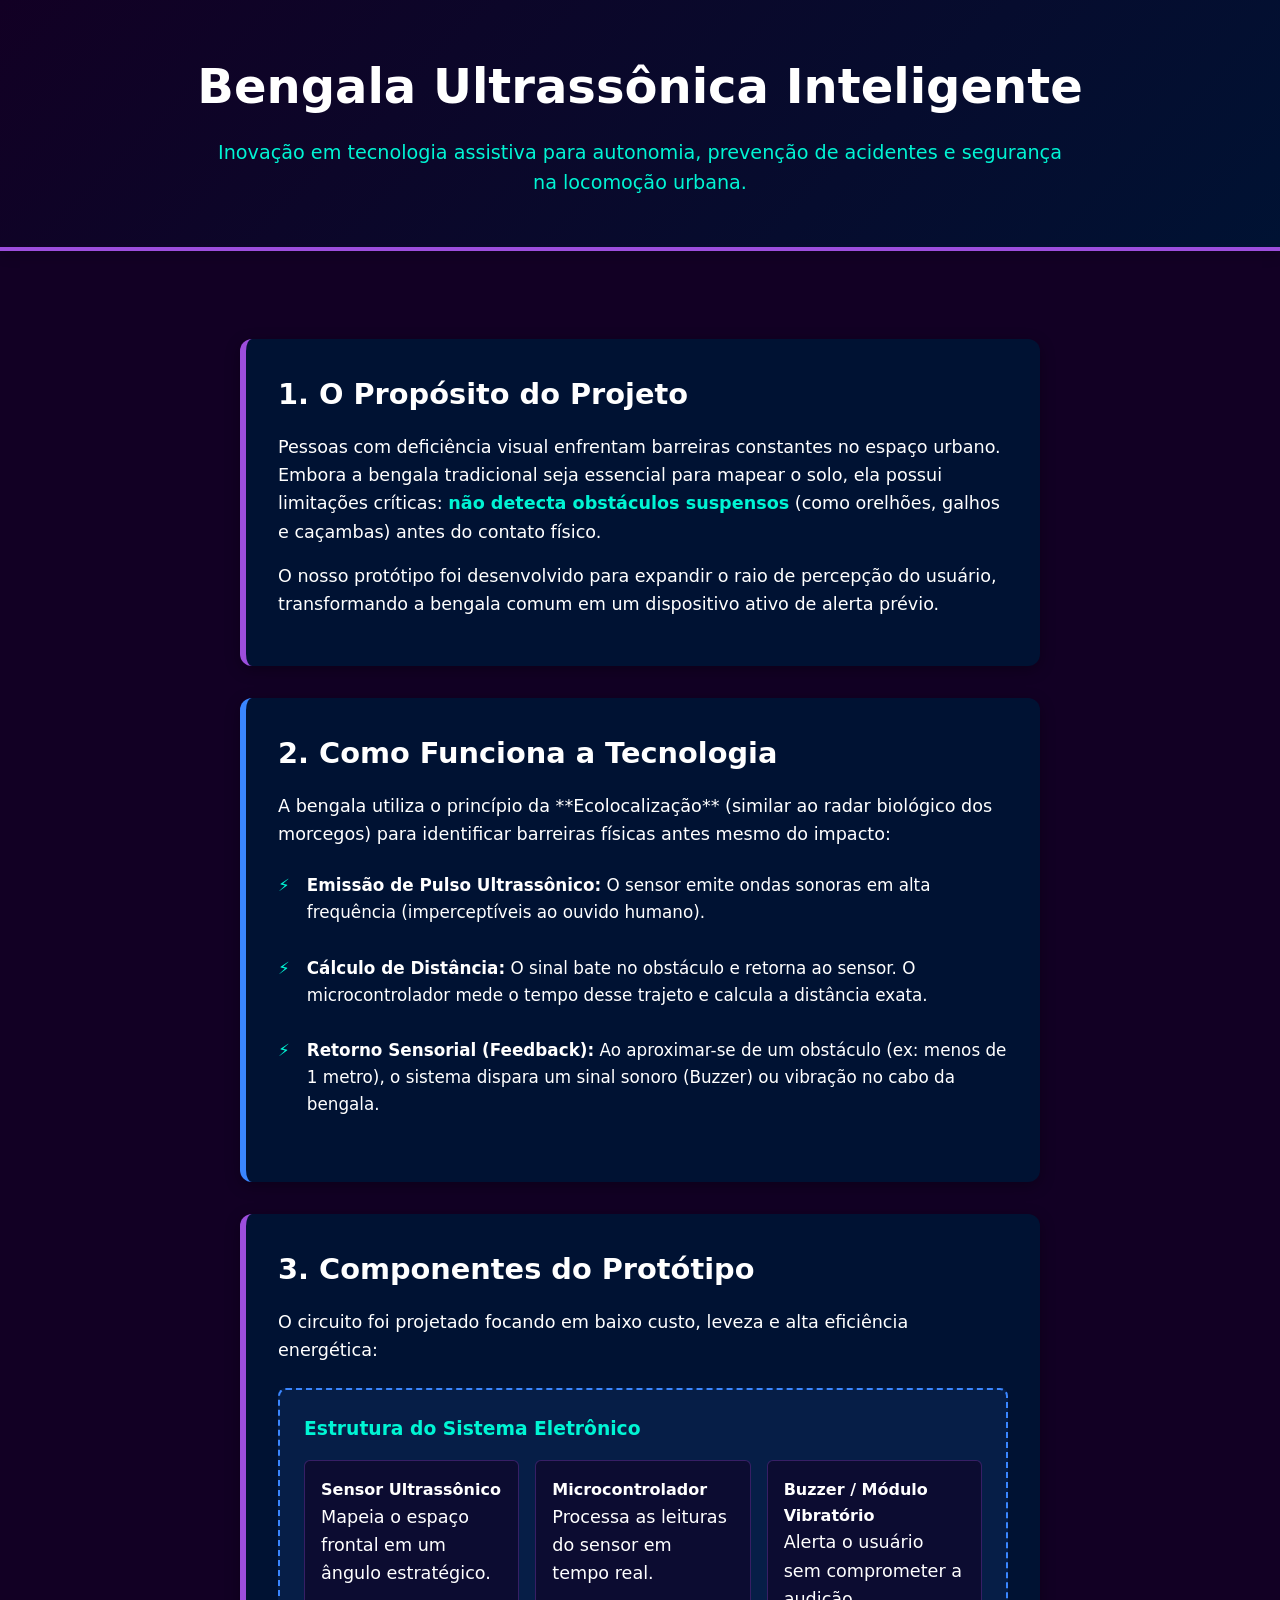
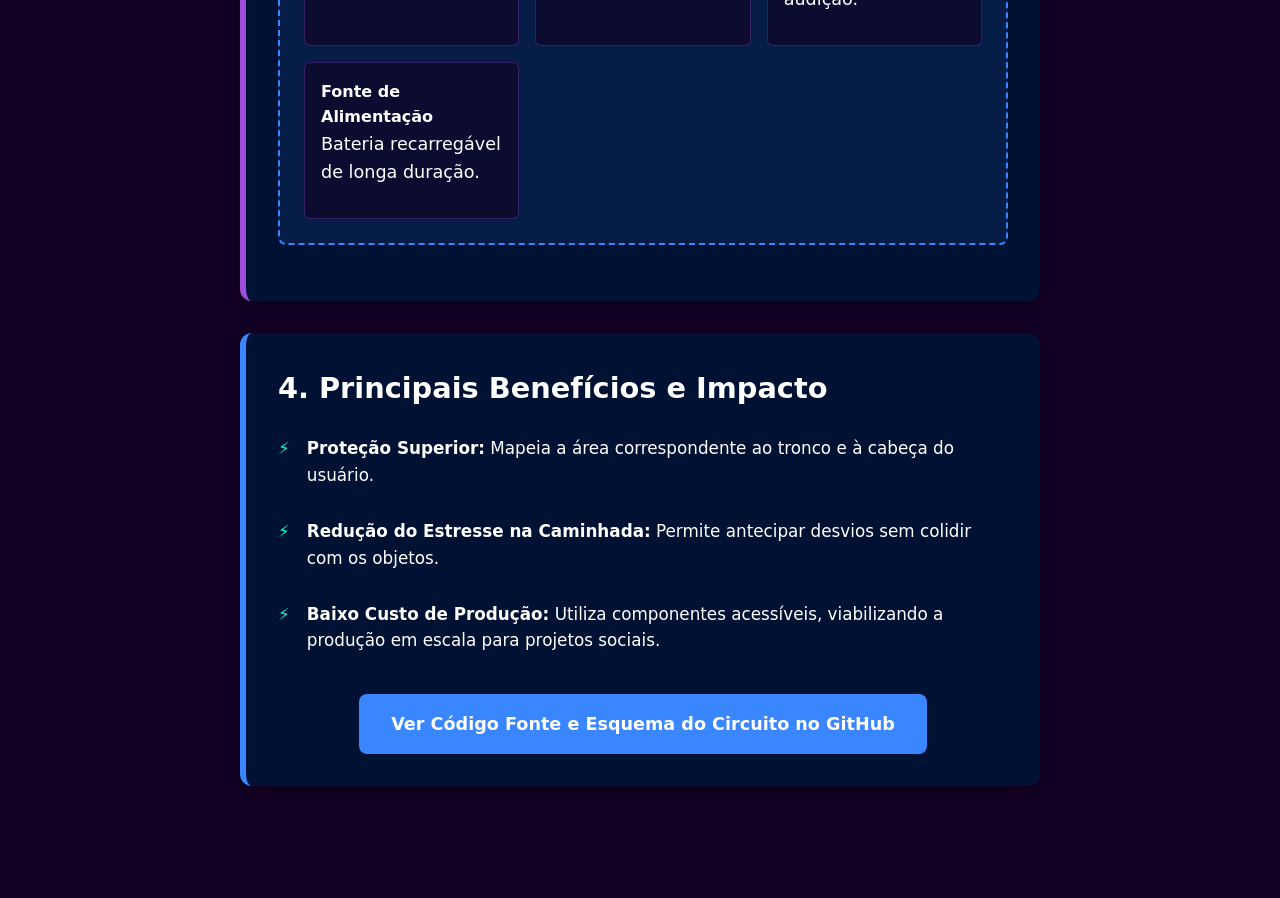
==== commit 4ecda1bc: "." ====
--- a/index.html
+++ b/index.html
@@ -5,190 +5,7 @@
     <meta name="viewport" content="width=device-width, initial-scale=1.0">
     <meta name="description" content="Detalhamento do projeto da Bengala Ultrassônica Inteligente para inovação em acessibilidade e mobilidade urbana.">
     <title>Bengala Ultrassônica Inteligente | Projeto de Acessibilidade</title>
-    <style>
-        :root {
-            --bg-dark-purple: #120024;
-            --bg-card: #001233;
-            --text-light: #ffffff;
-            --accent-purple: #9d4edd;
-            --accent-blue: #3a86ff;
-            --accent-cyan: #00f5d4;
-            --border-dashed: #3a86ff;
-        }
-
-        * {
-            box-sizing: border-box;
-            margin: 0;
-            padding: 0;
-        }
-
-        body {
-            font-family: system-ui, -apple-system, BlinkMacSystemFont, 'Segoe UI', Roboto, Helvetica, Arial, sans-serif;
-            line-height: 1.6;
-            color: var(--text-light);
-            background-color: var(--bg-dark-purple);
-            padding-bottom: 3rem;
-        }
-
-        /* Atalho de acessibilidade */
-        .skip-link {
-            position: absolute;
-            top: -50px;
-            left: 10px;
-            background: var(--accent-blue);
-            color: var(--text-light);
-            padding: 10px 16px;
-            border-radius: 0 0 4px 4px;
-            z-index: 100;
-            font-weight: bold;
-            text-decoration: none;
-            transition: top 0.2s ease-in-out;
-        }
-
-        .skip-link:focus {
-            top: 0;
-            outline: 3px solid var(--accent-cyan);
-        }
-
-        /* Container Principal em Fluxo Único */
-        .main-container {
-            max-width: 900px;
-            margin: 0 auto;
-            padding: 2rem 1.5rem;
-        }
-
-        /* Cabeçalho de Destaque */
-        header {
-            text-align: center;
-            padding: 3rem 1.5rem;
-            background: linear-gradient(135deg, #120024, #001233);
-            border-bottom: 4px solid var(--accent-purple);
-            margin-bottom: 2rem;
-        }
-
-        header h1 {
-            font-size: clamp(2rem, 5vw, 3rem);
-            color: var(--text-light);
-            margin-bottom: 0.8rem;
-        }
-
-        header p {
-            font-size: 1.2rem;
-            color: var(--accent-cyan);
-            max-width: 70ch;
-            margin: 0 auto;
-        }
-
-        /* Seções do Projeto (Cards) */
-        .card {
-            background-color: var(--bg-card);
-            border-radius: 12px;
-            padding: 2rem;
-            margin-bottom: 2rem;
-            border-left: 6px solid var(--accent-blue);
-            box-shadow: 0 4px 15px rgba(0, 0, 0, 0.3);
-        }
-
-        .card.purple-border {
-            border-left-color: var(--accent-purple);
-        }
-
-        h2 {
-            font-size: 1.8rem;
-            margin-bottom: 1rem;
-            color: var(--text-light);
-            display: flex;
-            align-items: center;
-            gap: 10px;
-        }
-
-        p {
-            font-size: 1.1rem;
-            margin-bottom: 1rem;
-        }
-
-        /* Lista Personalizada */
-        ul {
-            list-style: none;
-            margin-bottom: 1.5rem;
-        }
-
-        li {
-            font-size: 1.05rem;
-            margin-bottom: 0.8rem;
-            padding-left: 1.8rem;
-            position: relative;
-        }
-
-        li::before {
-            content: "⚡";
-            position: absolute;
-            left: 0;
-            color: var(--accent-cyan);
-        }
-
-        /* Caixa do Circuito/Componentes */
-        .caixa-componentes {
-            background-color: rgba(58, 134, 255, 0.1);
-            border: 2px dashed var(--border-dashed);
-            border-radius: 8px;
-            padding: 1.5rem;
-            margin: 1.5rem 0;
-        }
-
-        .caixa-componentes h3 {
-            color: var(--accent-cyan);
-            margin-bottom: 0.8rem;
-        }
-
-        .grid-componentes {
-            display: grid;
-            grid-template-columns: repeat(auto-fit, minmax(200px, 1fr));
-            gap: 1rem;
-            margin-top: 1rem;
-        }
-
-        .item-componente {
-            background-color: rgba(18, 0, 36, 0.6);
-            padding: 1rem;
-            border-radius: 6px;
-            border: 1px solid rgba(157, 78, 221, 0.3);
-        }
-
-        /* Destaques no Texto */
-        .highlight {
-            color: var(--accent-cyan);
-            font-weight: bold;
-        }
-
-        /* Botão de Ação */
-        .area-botoes {
-            text-align: center;
-            margin-top: 2rem;
-        }
-
-        .btn {
-            display: inline-block;
-            background-color: var(--accent-blue);
-            color: var(--text-light);
-            padding: 1rem 2rem;
-            text-decoration: none;
-            border-radius: 8px;
-            font-weight: bold;
-            font-size: 1.1rem;
-            transition: transform 0.2s, background-color 0.2s;
-        }
-
-        .btn:hover {
-            background-color: var(--accent-purple);
-            transform: translateY(-2px);
-        }
-
-        .btn:focus, a:focus {
-            outline: 3px solid var(--accent-cyan);
-            outline-offset: 3px;
-        }
-    </style>
+    <link rel="stylesheet" href="style.css">
 </head>
 <body>
 
--- a/style.css
+++ b/style.css
@@ -0,0 +1,354 @@
+
+:root {
+    --fundo-pagina: #120024;
+    --texto: #ffffff;
+    --azul-escuro: #001233;
+    --azul-principal: #3a86ff;
+    --azul-destaque: #9d4edd;
+    --azul-suave: #002255;
+    --focus-border: #00f5d4;
+    --card-bg: #001233;
+}
+
+/* Reset básico e tipografia global */
+* {
+    margin: 0;
+    padding: 0;
+    box-sizing: border-box;
+    font-family: system-ui, -apple-system, BlinkMacSystemFont, 'Segoe UI', Roboto, Helvetica, Arial, sans-serif;
+}
+
+body {
+    background-color: var(--fundo-pagina);
+    color: var(--texto);
+    line-height: 1.6;
+    transition: background-color 0.3s ease, color 0.3s ease;
+}
+
+/* ==========================================================================
+   2. CABEÇALHO (HEADER) E TÍTULOS
+   ========================================================================== */
+header {
+    background: linear-gradient(135deg, var(--azul-escuro), var(--azul-principal));
+    color: #ffffff;
+    padding: 3rem 2rem;
+    text-align: center;
+    border-bottom: 5px solid var(--azul-destaque);
+    box-shadow: 0 4px 12px rgba(0, 0, 0, 0.2);
+}
+
+header h1, h1 {
+    font-size: clamp(2rem, 4vw, 2.8rem);
+    margin-bottom: 0.5rem;
+    font-weight: 700;
+}
+
+/* ==========================================================================
+   3. CARTÕES (CARDS) E CAIXAS DE DESTAQUE
+   ========================================================================== */
+.card {
+    background: var(--card-bg);
+    border-radius: 12px;
+    padding: 1.5rem;
+    margin: 1.5rem auto;
+    max-width: 800px;
+    border-left: 6px solid var(--azul-principal);
+    box-shadow: 0 4px 8px rgba(0, 0, 0, 0.15);
+    transition: transform 0.3s ease, box-shadow 0.3s ease;
+}
+
+/* Efeito Hover nos Cartões */
+.card:hover {
+    transform: translateY(-5px);
+    box-shadow: 0 8px 20px rgba(58, 134, 255, 0.25);
+}
+
+/* Caixa de Destaque para Circuitos/Código */
+.caixa-circuito {
+    background-color: var(--azul-suave);
+    border: 2px dashed var(--azul-principal);
+    border-radius: 8px;
+    padding: 1rem;
+    margin-top: 1rem;
+}
+ul {
+    list-style: none;
+    margin-top: 0.5rem;
+}
+
+ul li {
+    padding: 0.5rem 0;
+    position: relative;
+    padding-left: 1.8rem;
+}
+
+ul li::before {
+    content: "⚡";
+    position: absolute;
+    left: 0;
+}
+
+button, .btn-acao {
+    display: inline-block;
+    background-color: var(--azul-principal);
+    color: #ffffff;
+    padding: 0.8rem 1.5rem;
+    border: none;
+    border-radius: 25px;
+    text-decoration: none;
+    font-weight: bold;
+    cursor: pointer;
+    transition: background-color 0.3s ease, transform 0.2s ease, box-shadow 0.3s ease;
+}
+
+button:hover, .btn-acao:hover {
+    background-color: var(--azul-destaque);
+    color: #ffffff;
+    box-shadow: 0 0 12px var(--azul-destaque);
+    transform: translateY(-2px);
+}
+
+button:focus, a:focus, .btn-acao:focus {
+    outline: 3px solid var(--focus-border);
+    outline-offset: 3px;
+}
+
+.painel-acessibilidade {
+    position: fixed;
+    top: 10px;
+    right: 10px;
+    z-index: 1000;
+    display: flex;
+    gap: 8px;
+}
+
+.painel-acessibilidade button {
+    background-color: var(--azul-principal);
+    color: #ffffff;
+    border: none;
+    padding: 8px 14px;
+    border-radius: 6px;
+    cursor: pointer;
+    font-weight: bold;
+    box-shadow: 0 2px 5px rgba(0,0,0,0.3);
+}
+
+.painel-acessibilidade button:hover {
+    background-color: var(--azul-destaque);
+}
+
+body.alto-contraste,
+body.high-contrast {
+    background-color: #000000 !important;
+    color: #ffff00 !important;
+}
+
+body.alto-contraste *,
+body.high-contrast * {
+    background-color: #000000 !important;
+    color: #ffff00 !important;
+    border-color: #ffff00 !important;
+    box-shadow: none !important;
+}
+
+body.alto-contraste a,
+body.high-contrast a,
+body.alto-contraste button,
+body.high-contrast button,
+body.alto-contraste .btn-acao,
+body.high-contrast .btn-acao {
+    background-color: #ffff00 !important;
+    color: #000000 !important;
+    border: 2px solid #ffffff !important;
+    font-weight: bold !important;
+}
+
+@media (max-width: 600px) {
+    header {
+        padding: 2rem 1rem;
+    }
+
+    .card {
+        margin: 1rem;
+        padding: 1rem;
+    }
+
+    .painel-acessibilidade {
+        top: 5px;
+        right: 5px;
+    }
+}
+:root {
+    --bg-dark-purple: #120024;
+    --bg-card: #001233;
+    --text-light: #ffffff;
+    --accent-purple: #9d4edd;
+    --accent-blue: #3a86ff;
+    --accent-cyan: #00f5d4;
+    --border-dashed: #3a86ff;
+}
+
+* {
+    box-sizing: border-box;
+    margin: 0;
+    padding: 0;
+}
+
+body {
+    font-family: system-ui, -apple-system, BlinkMacSystemFont, 'Segoe UI', Roboto, Helvetica, Arial, sans-serif;
+    line-height: 1.6;
+    color: var(--text-light);
+    background-color: var(--bg-dark-purple);
+    padding-bottom: 3rem;
+}
+
+.skip-link {
+    position: absolute;
+    top: -50px;
+    left: 10px;
+    background: var(--accent-blue);
+    color: var(--text-light);
+    padding: 10px 16px;
+    border-radius: 0 0 4px 4px;
+    z-index: 100;
+    font-weight: bold;
+    text-decoration: none;
+    transition: top 0.2s ease-in-out;
+}
+
+.skip-link:focus {
+    top: 0;
+    outline: 3px solid var(--accent-cyan);
+}
+
+.main-container {
+    max-width: 900px;
+    margin: 0 auto;
+    padding: 2rem 1.5rem;
+}
+
+header {
+    text-align: center;
+    padding: 3rem 1.5rem;
+    background: linear-gradient(135deg, #120024, #001233);
+    border-bottom: 4px solid var(--accent-purple);
+    margin-bottom: 2rem;
+}
+
+header h1 {
+    font-size: clamp(2rem, 5vw, 3rem);
+    color: var(--text-light);
+    margin-bottom: 0.8rem;
+}
+
+header p {
+    font-size: 1.2rem;
+    color: var(--accent-cyan);
+    max-width: 70ch;
+    margin: 0 auto;
+}
+
+.card {
+    background-color: var(--bg-card);
+    border-radius: 12px;
+    padding: 2rem;
+    margin-bottom: 2rem;
+    border-left: 6px solid var(--accent-blue);
+    box-shadow: 0 4px 15px rgba(0, 0, 0, 0.3);
+}
+
+.card.purple-border {
+    border-left-color: var(--accent-purple);
+}
+
+h2 {
+    font-size: 1.8rem;
+    margin-bottom: 1rem;
+    color: var(--text-light);
+    display: flex;
+    align-items: center;
+    gap: 10px;
+}
+
+p {
+    font-size: 1.1rem;
+    margin-bottom: 1rem;
+}
+
+ul {
+    list-style: none;
+    margin-bottom: 1.5rem;
+}
+
+li {
+    font-size: 1.05rem;
+    margin-bottom: 0.8rem;
+    padding-left: 1.8rem;
+    position: relative;
+}
+
+li::before {
+    content: "⚡";
+    position: absolute;
+    left: 0;
+    color: var(--accent-cyan);
+}
+
+.caixa-componentes {
+    background-color: rgba(58, 134, 255, 0.1);
+    border: 2px dashed var(--border-dashed);
+    border-radius: 8px;
+    padding: 1.5rem;
+    margin: 1.5rem 0;
+}
+
+.caixa-componentes h3 {
+    color: var(--accent-cyan);
+    margin-bottom: 0.8rem;
+}
+
+.grid-componentes {
+    display: grid;
+    grid-template-columns: repeat(auto-fit, minmax(200px, 1fr));
+    gap: 1rem;
+    margin-top: 1rem;
+}
+
+.item-componente {
+    background-color: rgba(18, 0, 36, 0.6);
+    padding: 1rem;
+    border-radius: 6px;
+    border: 1px solid rgba(157, 78, 221, 0.3);
+}
+
+.highlight {
+    color: var(--accent-cyan);
+    font-weight: bold;
+}
+
+.area-botoes {
+    text-align: center;
+    margin-top: 2rem;
+}
+
+.btn {
+    display: inline-block;
+    background-color: var(--accent-blue);
+    color: var(--text-light);
+    padding: 1rem 2rem;
+    text-decoration: none;
+    border-radius: 8px;
+    font-weight: bold;
+    font-size: 1.1rem;
+    transition: transform 0.2s, background-color 0.2s;
+}
+
+.btn:hover {
+    background-color: var(--accent-purple);
+    transform: translateY(-2px);
+}
+
+.btn:focus, a:focus {
+    outline: 3px solid var(--accent-cyan);
+    outline-offset: 3px;
+}
